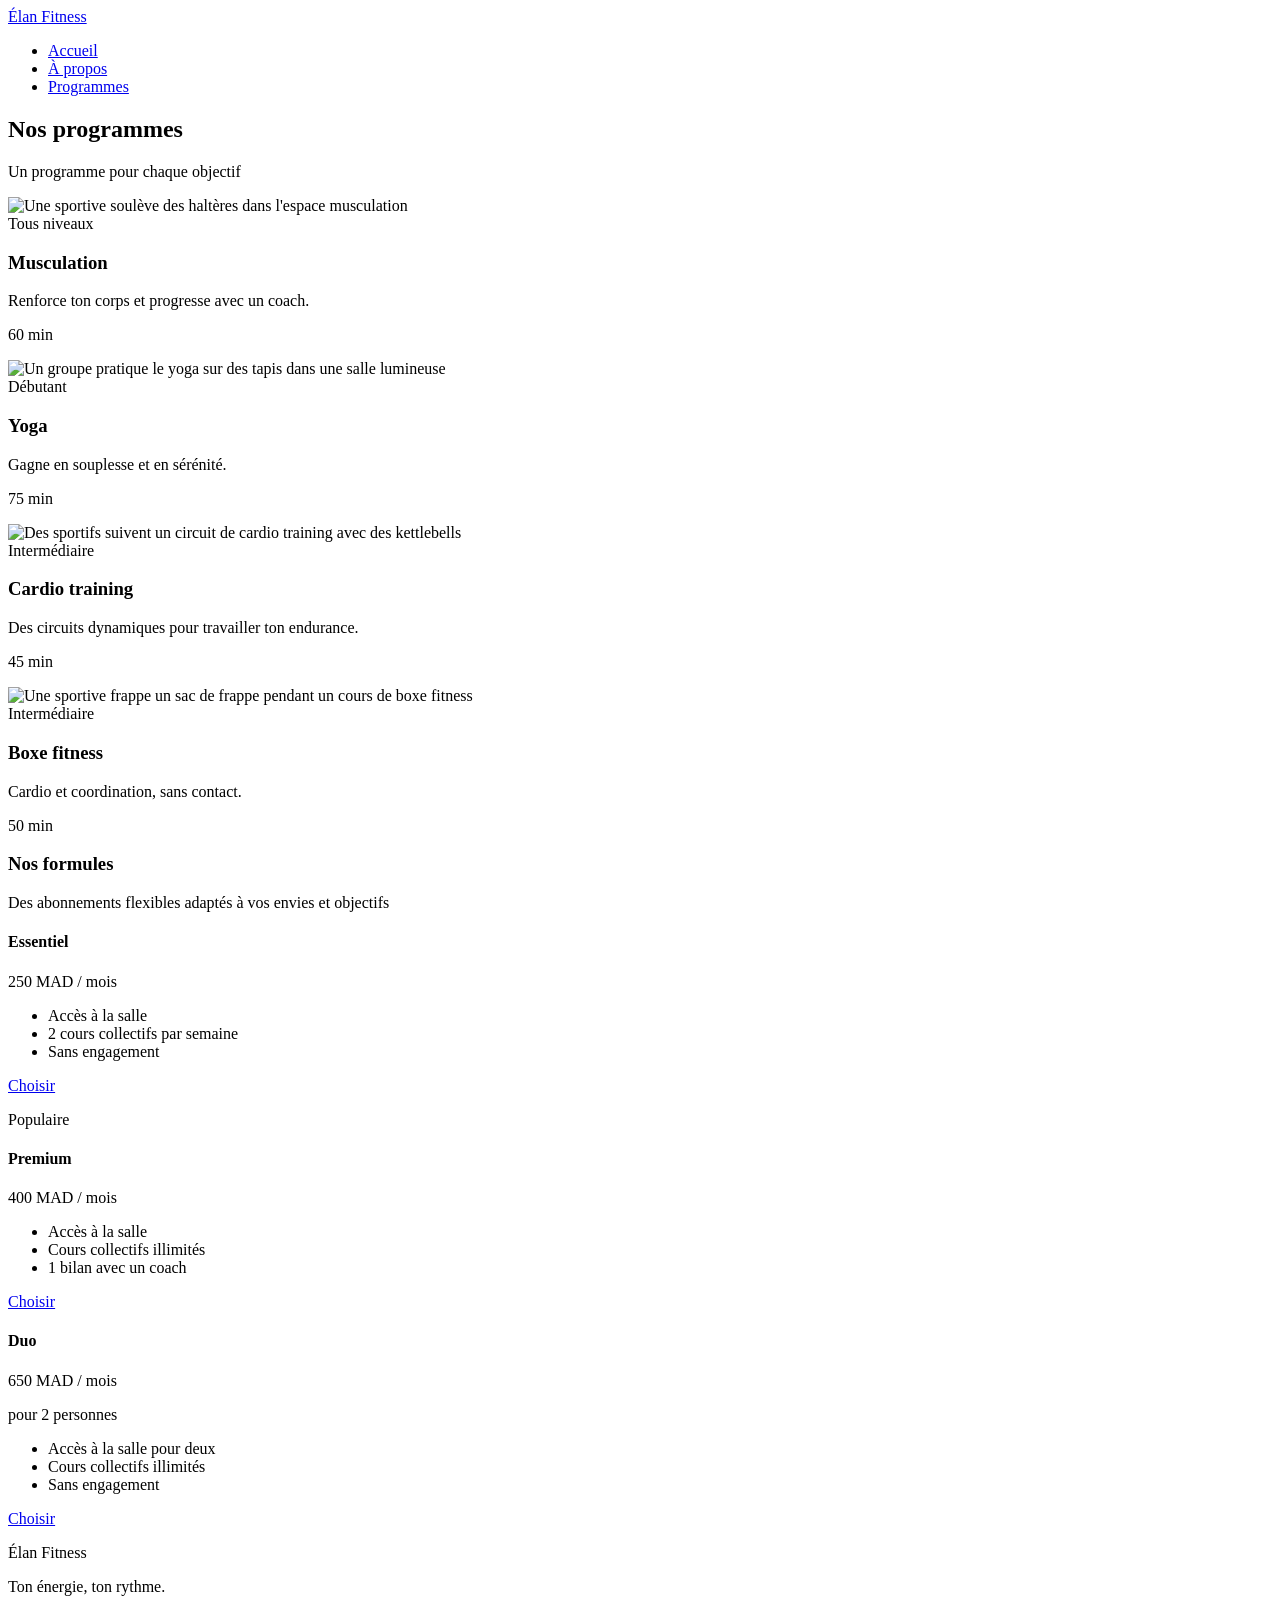
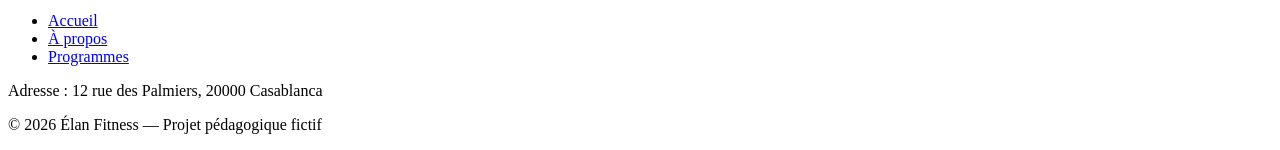
==== Programmes.html @ 087ea17c "troisième page : page de programmes" ====
<!DOCTYPE html>
<html>
    <head>
        <link rel="stylesheet" href="style.css">
    </head>
    <body>
          <header class="en-tete">
    <div class="conteneur en-tete-contenu">
      <a href="#accueil" class="logo">Élan Fitness</a>

      <nav aria-label="Navigation principale">
        <ul class="menu">
          <li><a href="index.html" >Accueil</a></li>
          <li><a href="Propos.html">À propos</a></li>
          <li><a href="Programmes.html" class="lien-actif">Programmes</a></li>
        </ul>
      </nav>
    </div>
  </header>
        <section id="programmes" class="section">
      <div class="conteneur">

        <div class="section-titre">
          <h2>Nos programmes</h2>
          <p>Un programme pour chaque objectif</p>
        </div>

        <div class="cartes">

          <article class="carte carte-programme">
            <img src="img/musculation.jpg" alt="Une sportive soulève des haltères dans l'espace musculation">
            <div class="programme-corps">
              <span class="etiquette etiquette-orange">Tous niveaux</span>
              <h3>Musculation</h3>
              <p>Renforce ton corps et progresse avec un coach.</p>
              <p class="duree"><img src="img/icone-duree.svg" alt="">60 min</p>
            </div>
          </article>

          <article class="carte carte-programme">
            <img src="img/yoga.jpg" alt="Un groupe pratique le yoga sur des tapis dans une salle lumineuse">
            <div class="programme-corps">
              <span class="etiquette etiquette-bleue">Débutant</span>
              <h3>Yoga</h3>
              <p>Gagne en souplesse et en sérénité.</p>
              <p class="duree"><img src="img/icone-duree.svg" alt="">75 min</p>
            </div>
          </article>

          <article class="carte carte-programme">
            <img src="img/cardio.jpg" alt="Des sportifs suivent un circuit de cardio training avec des kettlebells">
            <div class="programme-corps">
              <span class="etiquette etiquette-verte">Intermédiaire</span>
              <h3>Cardio training</h3>
              <p>Des circuits dynamiques pour travailler ton endurance.</p>
              <p class="duree"><img src="img/icone-duree.svg" alt="">45 min</p>
            </div>
          </article>

          <article class="carte carte-programme">
            <img src="img/boxe.jpg" alt="Une sportive frappe un sac de frappe pendant un cours de boxe fitness">
            <div class="programme-corps">
              <span class="etiquette etiquette-verte">Intermédiaire</span>
              <h3>Boxe fitness</h3>
              <p>Cardio et coordination, sans contact.</p>
              <p class="duree"><img src="img/icone-duree.svg" alt="">50 min</p>
            </div>
          </article>

        </div>

        <div class="formules">

          <div class="section-titre">
            <h3>Nos formules</h3>
            <p>Des abonnements flexibles adaptés à vos envies et objectifs</p>
          </div>

          <div class="cartes">

            <article class="carte formule">
              <h4>Essentiel</h4>
              <p class="prix">250 MAD <span>/ mois</span></p>
              <ul class="formule-liste">
                <li>Accès à la salle</li>
                <li>2 cours collectifs par semaine</li>
                <li>Sans engagement</li>
              </ul>
              <a href="#contact" class="bouton bouton-secondaire">Choisir</a>
            </article>

            <article class="carte formule formule-populaire">
              <p class="badge-populaire">Populaire</p>
              <h4>Premium</h4>
              <p class="prix">400 MAD <span>/ mois</span></p>
              <ul class="formule-liste">
                <li>Accès à la salle</li>
                <li>Cours collectifs illimités</li>
                <li>1 bilan avec un coach</li>
              </ul>
              <a href="#contact" class="bouton bouton-principal">Choisir</a>
            </article>

            <article class="carte formule">
              <h4>Duo</h4>
              <p class="prix">650 MAD <span>/ mois</span></p>
              <p class="prix-note">pour 2 personnes</p>
              <ul class="formule-liste">
                <li>Accès à la salle pour deux</li>
                <li>Cours collectifs illimités</li>
                <li>Sans engagement</li>
              </ul>
              <a href="#contact" class="bouton bouton-secondaire">Choisir</a>
            </article>

          </div>
        </div>

      </div>
    </section> 
  <footer class="pied-de-page">
    <div class="conteneur">

      <div class="pied-haut">
        <div>
          <p class="logo logo-clair">Élan Fitness</p>
          <p class="slogan">Ton énergie, ton rythme.</p>
        </div>

        <nav aria-label="Navigation du pied de page">
          <ul class="menu menu-pied">
            <li><a href="index.html">Accueil</a></li>
            <li><a href="Propos.html">À propos</a></li>
            <li><a href="Programmes.html" class="lien-actif">Programmes</a></li>
          </ul>
        </nav>
      </div>

      <div class="pied-bas">
        <p>Adresse : 12 rue des Palmiers, 20000 Casablanca</p>
        <p>&copy; 2026 Élan Fitness — Projet pédagogique fictif</p>
      </div>

    </div>
  </footer>

    </body>
</html>
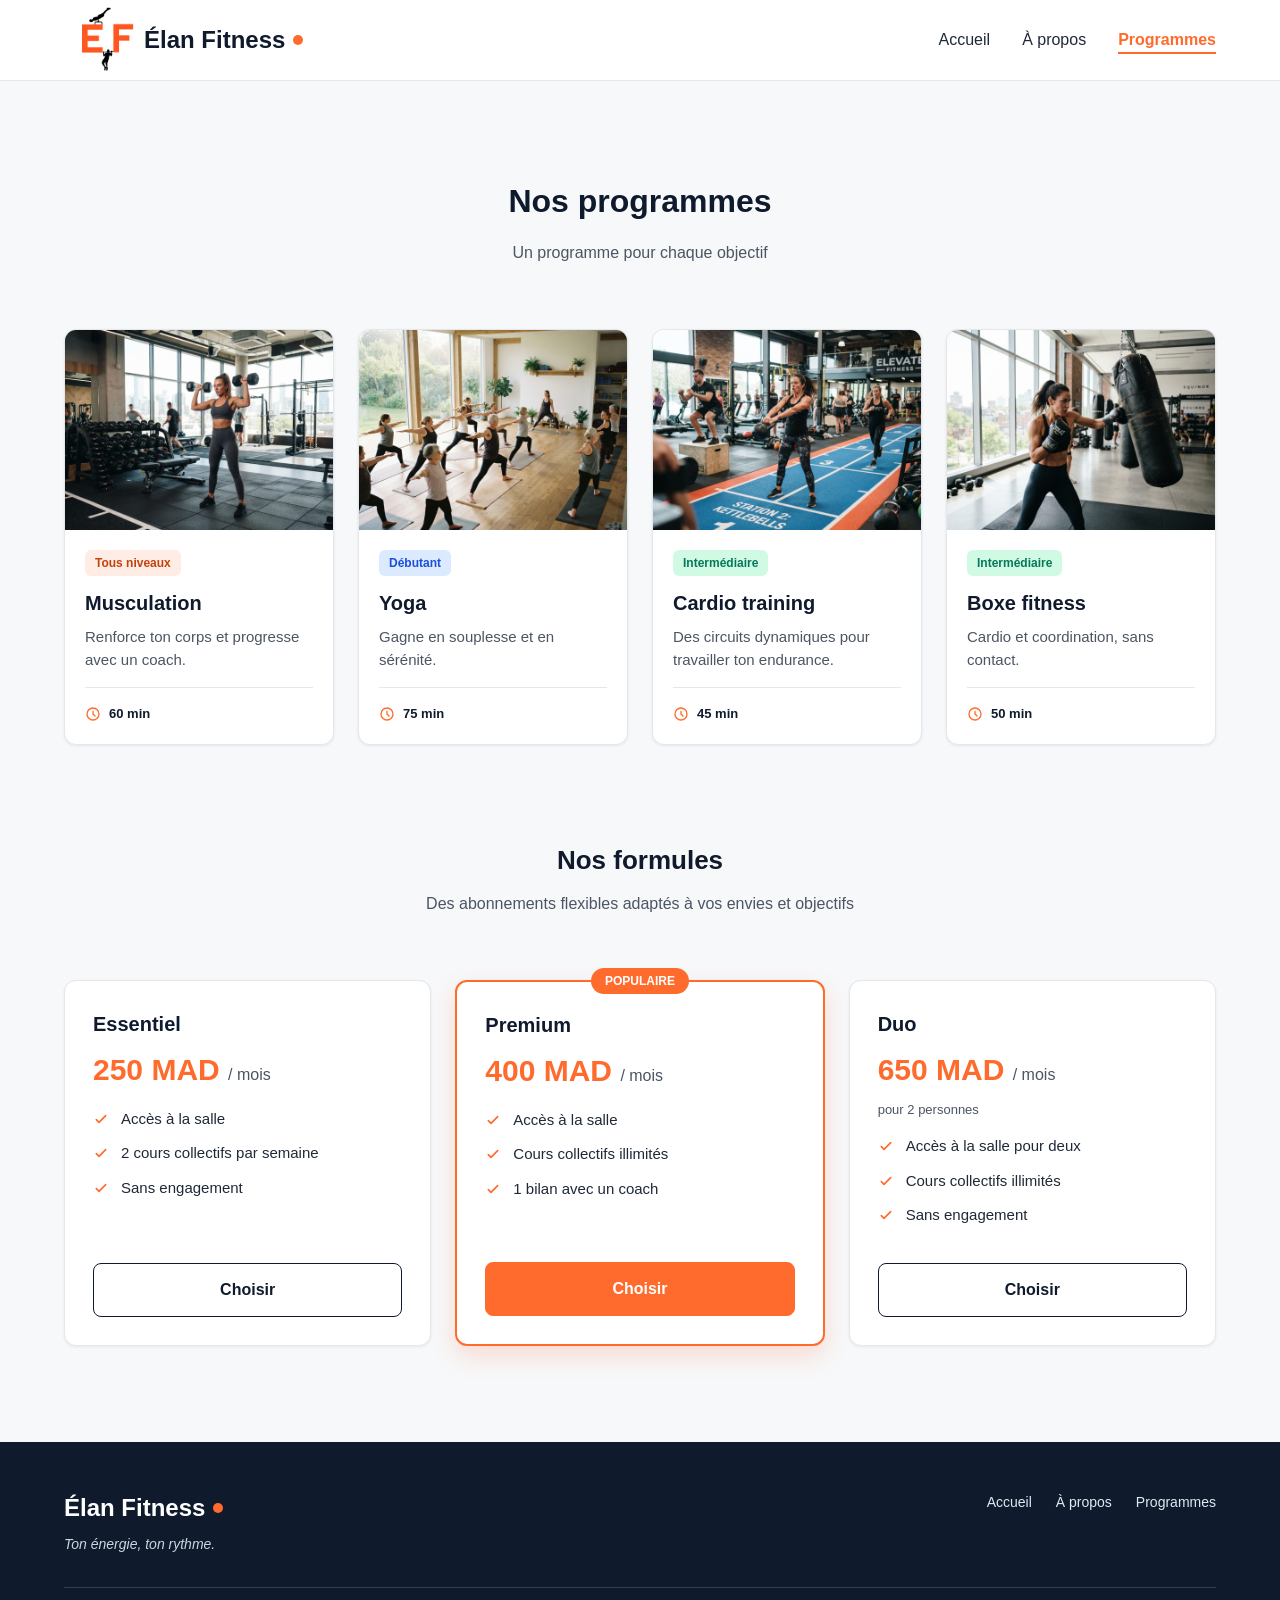
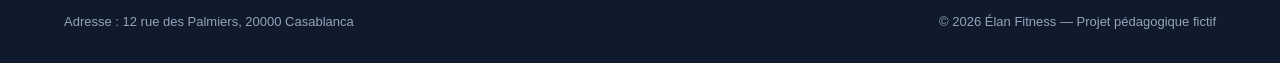
==== commit cfffeecb: "ajout di logo et liaison des pages" ====
--- a/Programmes.html
+++ b/Programmes.html
@@ -6,13 +6,14 @@
     <body>
           <header class="en-tete">
     <div class="conteneur en-tete-contenu">
-      <a href="#accueil" class="logo">Élan Fitness</a>
+      <a href="index.html" class="logo"><img src="img/logo.png" class="image">Élan Fitness</a>
 
       <nav aria-label="Navigation principale">
         <ul class="menu">
           <li><a href="index.html" >Accueil</a></li>
           <li><a href="Propos.html">À propos</a></li>
           <li><a href="Programmes.html" class="lien-actif">Programmes</a></li>
+
         </ul>
       </nav>
     </div>
@@ -131,7 +132,7 @@
           <ul class="menu menu-pied">
             <li><a href="index.html">Accueil</a></li>
             <li><a href="Propos.html">À propos</a></li>
-            <li><a href="Programmes.html" class="lien-actif">Programmes</a></li>
+            <li><a href="Programmes.html">Programmes</a></li>
           </ul>
         </nav>
       </div>
--- a/style.css
+++ b/style.css
@@ -0,0 +1,550 @@
+* {
+  box-sizing: border-box;
+  margin: 0;
+  padding: 0;
+}
+
+html {
+  scroll-behavior: smooth;
+}
+
+body {
+  font-family: 'Inter', Arial, sans-serif;
+  font-size: 16px;
+  line-height: 1.5;
+  color: #1F2937;
+  background-color: #F7F8FA;
+}
+
+h1, h2, h3, h4 {
+  font-family: 'Poppins', Arial, sans-serif;
+  color: #0F1B2D;
+}
+
+a {
+  color: inherit;
+  text-decoration: none;
+}
+
+ul {
+  list-style: none;
+}
+
+img {
+  display: block;
+  max-width: 100%;
+}
+
+a:focus-visible,
+button:focus-visible {
+  outline: 3px solid #FF6B2C;
+  outline-offset: 2px;
+}
+
+.conteneur {
+  width: 100%;
+  max-width: 1200px;
+  margin: 0 auto;
+  padding: 0 24px;
+}
+
+.section {
+  padding: 96px 0;
+}
+
+.section-blanche {
+  background-color: #FFFFFF;
+  border-top: 1px solid #E5E7EB;
+  border-bottom: 1px solid #E5E7EB;
+}
+
+.section-titre {
+  max-width: 640px;
+  margin: 0 auto 64px;
+  text-align: center;
+}
+
+.section-titre h2 {
+  font-size: 32px;
+  margin-bottom: 16px;
+}
+
+.section-titre h3 {
+  font-size: 26px;
+  margin-bottom: 12px;
+}
+
+.section-titre p {
+  color: #4B5563;
+}
+
+.sur-titre {
+  font-size: 14px;
+  font-weight: 600;
+  color: #FF6B2C;
+  text-transform: uppercase;
+  letter-spacing: 1px;
+  margin-bottom: 12px;
+}
+
+.bouton {
+  display: inline-block;
+  padding: 14px 28px;
+  border-radius: 8px;
+  font-size: 16px;
+  font-weight: 600;
+  text-align: center;
+  cursor: pointer;
+}
+
+.bouton-principal {
+  background-color: #FF6B2C;
+  border: 1px solid #FF6B2C;
+  color: #FFFFFF;
+}
+
+.bouton-principal:hover {
+  background-color: #F05817;
+}
+.image{
+  height: 80px;
+  width: 80px;
+}
+.bouton-secondaire {
+  background-color: #FFFFFF;
+  border: 1px solid #0F1B2D;
+  color: #0F1B2D;
+}
+
+.bouton-secondaire:hover {
+  background-color: #F3F4F6;
+}
+
+.cartes {
+  display: flex;
+  gap: 24px;
+}
+
+.carte {
+  flex: 1;
+  background-color: #FFFFFF;
+  border: 1px solid #E5E7EB;
+  border-radius: 12px;
+  box-shadow: 0 1px 3px rgba(15, 27, 45, 0.08);
+}
+
+.icone {
+  width: 48px;
+  height: 48px;
+  background-color: #FFF0EA;
+  border-radius: 8px;
+  display: flex;
+  align-items: center;
+  justify-content: center;
+}
+
+.icone img {
+  width: 24px;
+  height: 24px;
+}
+
+.icone-petite {
+  width: 32px;
+  height: 32px;
+  border-radius: 50%;
+}
+
+.icone-petite img {
+  width: 16px;
+  height: 16px;
+}
+
+.en-tete {
+  position: sticky;
+  top: 0;
+  z-index: 10;
+  background-color: #FFFFFF;
+  border-bottom: 1px solid #E5E7EB;
+}
+
+.en-tete-contenu {
+  height: 80px;
+  display: flex;
+  align-items: center;
+  justify-content: space-between;
+}
+
+.logo {
+  display: flex;
+  align-items: center;
+  font-family: 'Poppins', Arial, sans-serif;
+  font-size: 24px;
+  font-weight: 700;
+  color: #0F1B2D;
+}
+
+.logo::after {
+  content: "";
+  width: 10px;
+  height: 10px;
+  margin-left: 8px;
+  background-color: #FF6B2C;
+  border-radius: 50%;
+}
+
+.menu {
+  display: flex;
+  gap: 32px;
+}
+
+.menu a {
+  font-weight: 500;
+  padding-bottom: 4px;
+  border-bottom: 2px solid transparent;
+}
+
+.menu a:hover {
+  color: #FF6B2C;
+}
+
+.menu .lien-actif {
+  color: #FF6B2C;
+  font-weight: 600;
+  border-bottom-color: #FF6B2C;
+}
+
+.hero {
+  padding: 64px 0 96px;
+}
+
+.hero-contenu {
+  display: flex;
+  align-items: center;
+  gap: 32px;
+}
+
+.hero-texte {
+  flex: 7;
+}
+
+.hero-texte h1 {
+  font-size: 48px;
+  font-weight: 800;
+  line-height: 1.2;
+  margin-bottom: 24px;
+}
+
+.hero-description {
+  max-width: 520px;
+  font-size: 18px;
+  line-height: 1.6;
+  color: #4B5563;
+  margin-bottom: 32px;
+}
+
+.boutons {
+  display: flex;
+  flex-wrap: wrap;
+  gap: 16px;
+}
+
+.hero-image {
+  flex: 5;
+  min-width: 0;
+  height: 400px;
+  object-fit: cover;
+  border-radius: 16px;
+  border: 1px solid #E5E7EB;
+  box-shadow: 0 10px 25px rgba(15, 27, 45, 0.15);
+}
+
+.chiffres {
+  display: flex;
+  margin-top: 64px;
+  padding: 32px;
+  background-color: #FFFFFF;
+  border: 1px solid #E5E7EB;
+  border-radius: 12px;
+  box-shadow: 0 1px 3px rgba(15, 27, 45, 0.08);
+}
+
+.chiffre {
+  flex: 1;
+  text-align: center;
+  font-weight: 500;
+  color: #0F1B2D;
+}
+
+.chiffre + .chiffre {
+  border-left: 1px solid #E5E7EB;
+}
+
+.chiffre-nombre {
+  font-family: 'Poppins', Arial, sans-serif;
+  font-size: 36px;
+  font-weight: 800;
+  color: #FF6B2C;
+}
+
+.carte-avantage {
+  padding: 24px;
+  background-color: #F7F8FA;
+  box-shadow: none;
+}
+
+.carte-avantage .icone {
+  margin-bottom: 20px;
+}
+
+.carte-avantage h3 {
+  font-size: 20px;
+  margin-bottom: 8px;
+}
+
+.carte-avantage p {
+  color: #4B5563;
+  line-height: 1.6;
+}
+
+.apropos-contenu {
+  display: flex;
+  align-items: center;
+  gap: 64px;
+}
+
+.apropos-texte {
+  flex: 7;
+}
+
+.apropos-texte h2 {
+  font-size: 36px;
+  line-height: 1.2;
+  margin-bottom: 20px;
+}
+
+.apropos-texte p {
+  color: #4B5563;
+  line-height: 1.7;
+  margin-bottom: 16px;
+}
+
+.valeurs {
+  display: flex;
+  gap: 16px;
+  margin-top: 32px;
+}
+
+.valeur {
+  flex: 1;
+  display: flex;
+  align-items: center;
+  gap: 12px;
+  padding: 12px 16px;
+  background-color: #FFFFFF;
+  border: 1px solid #E5E7EB;
+  border-radius: 12px;
+  font-family: 'Poppins', Arial, sans-serif;
+  font-size: 14px;
+  font-weight: 600;
+  color: #0F1B2D;
+}
+
+.apropos-image {
+  flex: 5;
+  min-width: 0;
+  height: 360px;
+  object-fit: cover;
+  border-radius: 16px;
+  box-shadow: 0 10px 25px rgba(15, 27, 45, 0.15);
+}
+
+.carte-programme {
+  display: flex;
+  flex-direction: column;
+  overflow: hidden;
+}
+
+.carte-programme > img {
+  width: 100%;
+  height: 200px;
+  object-fit: cover;
+}
+
+.programme-corps {
+  flex: 1;
+  display: flex;
+  flex-direction: column;
+  padding: 20px;
+}
+
+.programme-corps h3 {
+  font-size: 20px;
+  margin-bottom: 8px;
+}
+
+.programme-corps p {
+  font-size: 15px;
+  color: #4B5563;
+}
+
+.etiquette {
+  align-self: flex-start;
+  padding: 4px 10px;
+  margin-bottom: 12px;
+  border-radius: 6px;
+  font-size: 12px;
+  font-weight: 600;
+}
+
+.etiquette-orange {
+  background-color: #FFEDE5;
+  color: #C2410C;
+}
+
+.etiquette-bleue {
+  background-color: #DBEAFE;
+  color: #1D4ED8;
+}
+
+.etiquette-verte {
+  background-color: #D1FAE5;
+  color: #047857;
+}
+
+.programme-corps .duree {
+  display: flex;
+  align-items: center;
+  gap: 8px;
+  margin-top: auto;
+  padding-top: 16px;
+  border-top: 1px solid #E5E7EB;
+  font-size: 13px;
+  font-weight: 600;
+  color: #0F1B2D;
+}
+
+.programme-corps h3 + p {
+  margin-bottom: 16px;
+}
+
+.duree img {
+  width: 16px;
+  height: 16px;
+}
+
+.formules {
+  margin-top: 96px;
+}
+
+.formule {
+  position: relative;
+  display: flex;
+  flex-direction: column;
+  padding: 28px;
+}
+
+.formule h4 {
+  font-size: 20px;
+}
+
+.prix {
+  margin: 8px 0 16px;
+  font-family: 'Poppins', Arial, sans-serif;
+  font-size: 30px;
+  font-weight: 800;
+  color: #FF6B2C;
+}
+
+.prix span {
+  font-family: 'Inter', Arial, sans-serif;
+  font-size: 16px;
+  font-weight: 500;
+  color: #4B5563;
+}
+
+.prix-note {
+  margin: -8px 0 16px;
+  font-size: 13px;
+  color: #4B5563;
+}
+
+.formule-liste {
+  flex: 1;
+  margin-bottom: 24px;
+}
+
+.formule-liste li {
+  padding-left: 28px;
+  margin-bottom: 12px;
+  font-size: 15px;
+  background-image: url('img/icone-check.svg');
+  background-repeat: no-repeat;
+  background-position: left center;
+  background-size: 16px;
+}
+
+.formule .bouton {
+  display: block;
+}
+
+.formule-populaire {
+  border: 2px solid #FF6B2C;
+  box-shadow: 0 10px 25px rgba(255, 107, 44, 0.2);
+}
+
+.badge-populaire {
+  position: absolute;
+  top: -14px;
+  left: 50%;
+  transform: translateX(-50%);
+  padding: 4px 14px;
+  background-color: #FF6B2C;
+  border-radius: 999px;
+  font-size: 12px;
+  font-weight: 700;
+  text-transform: uppercase;
+  color: #FFFFFF;
+}
+
+.pied-de-page {
+  padding: 48px 0 32px;
+  background-color: #0F1B2D;
+  color: #FFFFFF;
+}
+
+.pied-haut {
+  display: flex;
+  justify-content: space-between;
+  align-items: flex-start;
+  padding-bottom: 32px;
+  border-bottom: 1px solid rgba(255, 255, 255, 0.15);
+}
+
+.logo-clair {
+  color: #FFFFFF;
+}
+
+.slogan {
+  margin-top: 8px;
+  font-size: 14px;
+  font-style: italic;
+  color: #CBD5E1;
+}
+
+.menu-pied {
+  gap: 24px;
+}
+
+.menu-pied a {
+  font-size: 14px;
+  font-weight: 400;
+  color: #E2E8F0;
+}
+
+.pied-bas {
+  display: flex;
+  justify-content: space-between;
+  margin-top: 24px;
+  font-size: 13px;
+  color: #94A3B8;
+}
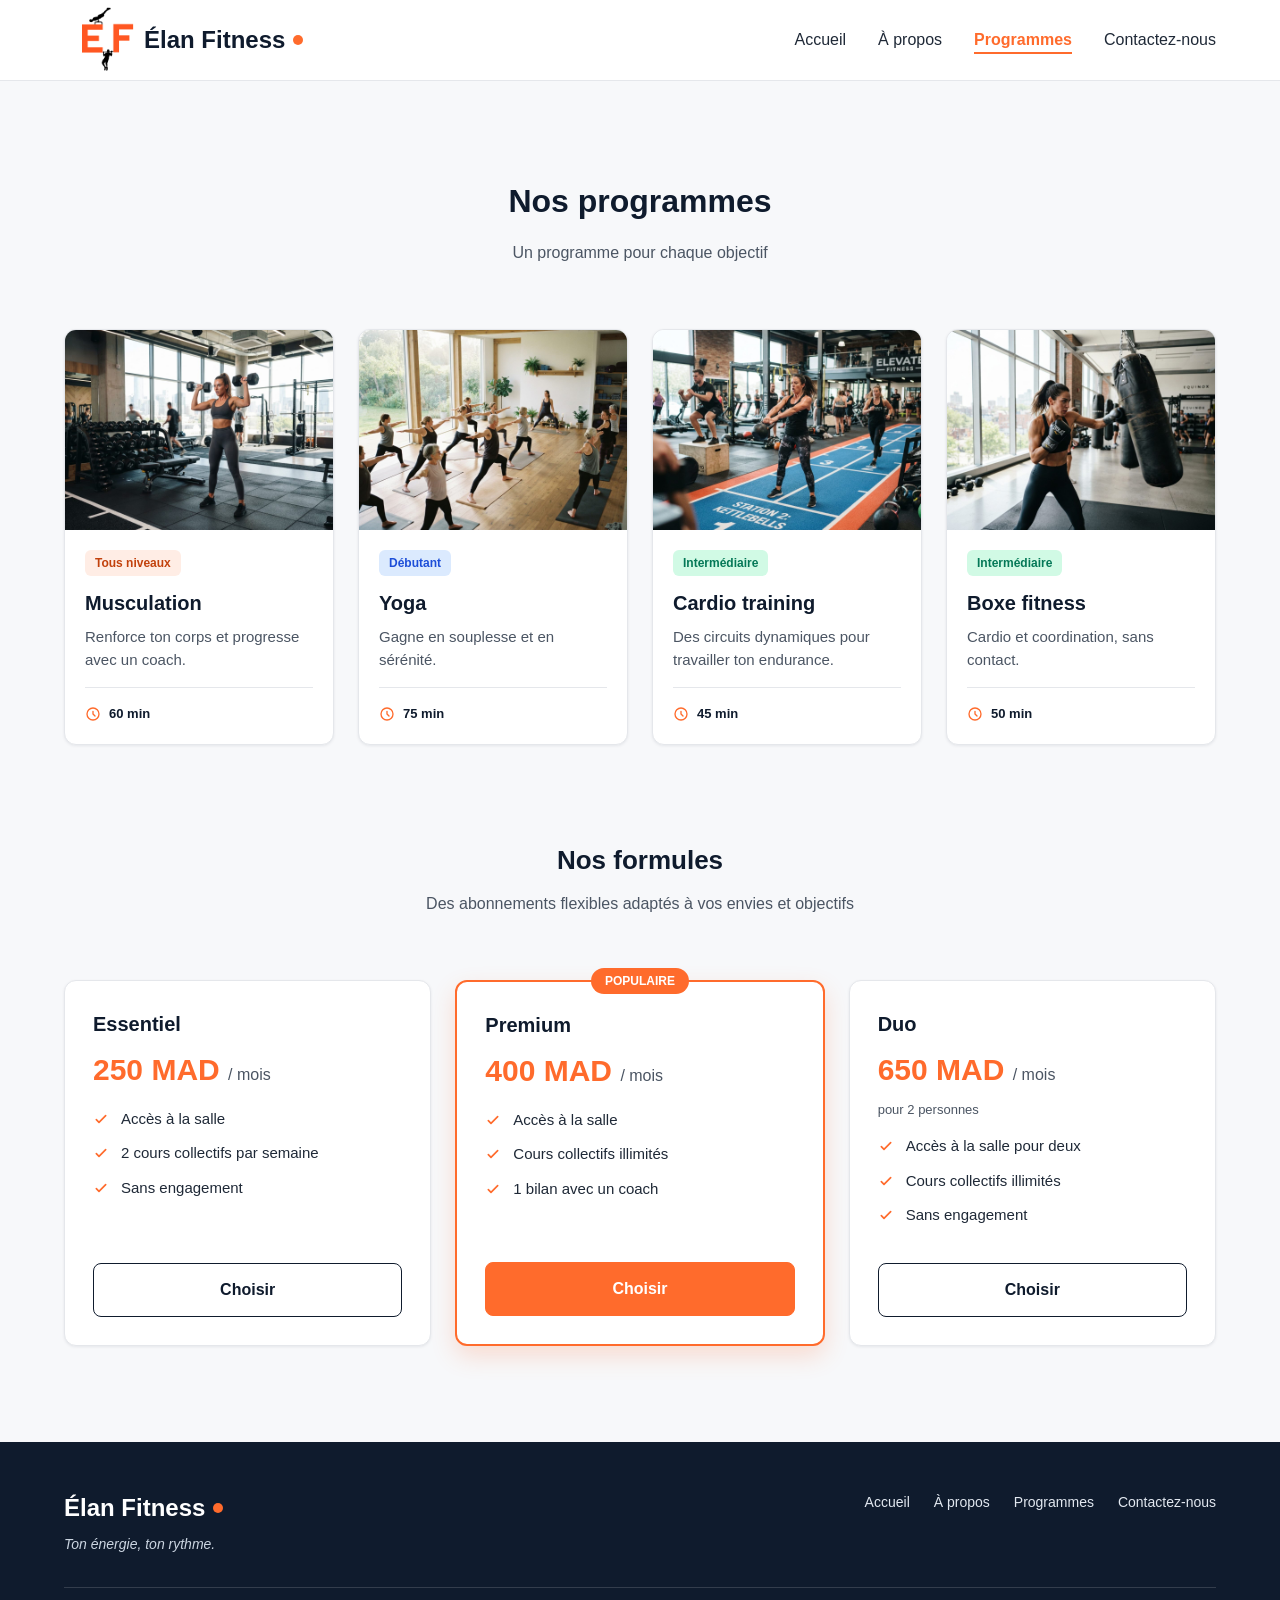
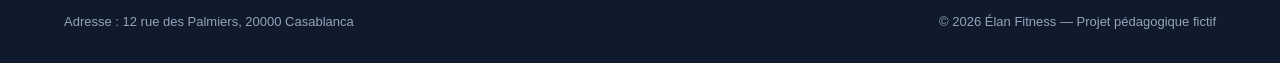
==== commit 342b8c8a: "ajout un page de contact" ====
--- a/Programmes.html
+++ b/Programmes.html
@@ -13,7 +13,7 @@
           <li><a href="index.html" >Accueil</a></li>
           <li><a href="Propos.html">À propos</a></li>
           <li><a href="Programmes.html" class="lien-actif">Programmes</a></li>
-
+          <li><a href="countact.html">Contactez-nous</a></li>
         </ul>
       </nav>
     </div>
@@ -133,6 +133,7 @@
             <li><a href="index.html">Accueil</a></li>
             <li><a href="Propos.html">À propos</a></li>
             <li><a href="Programmes.html">Programmes</a></li>
+            <li><a href="countact.html">Contactez-nous</a></li>
           </ul>
         </nav>
       </div>
